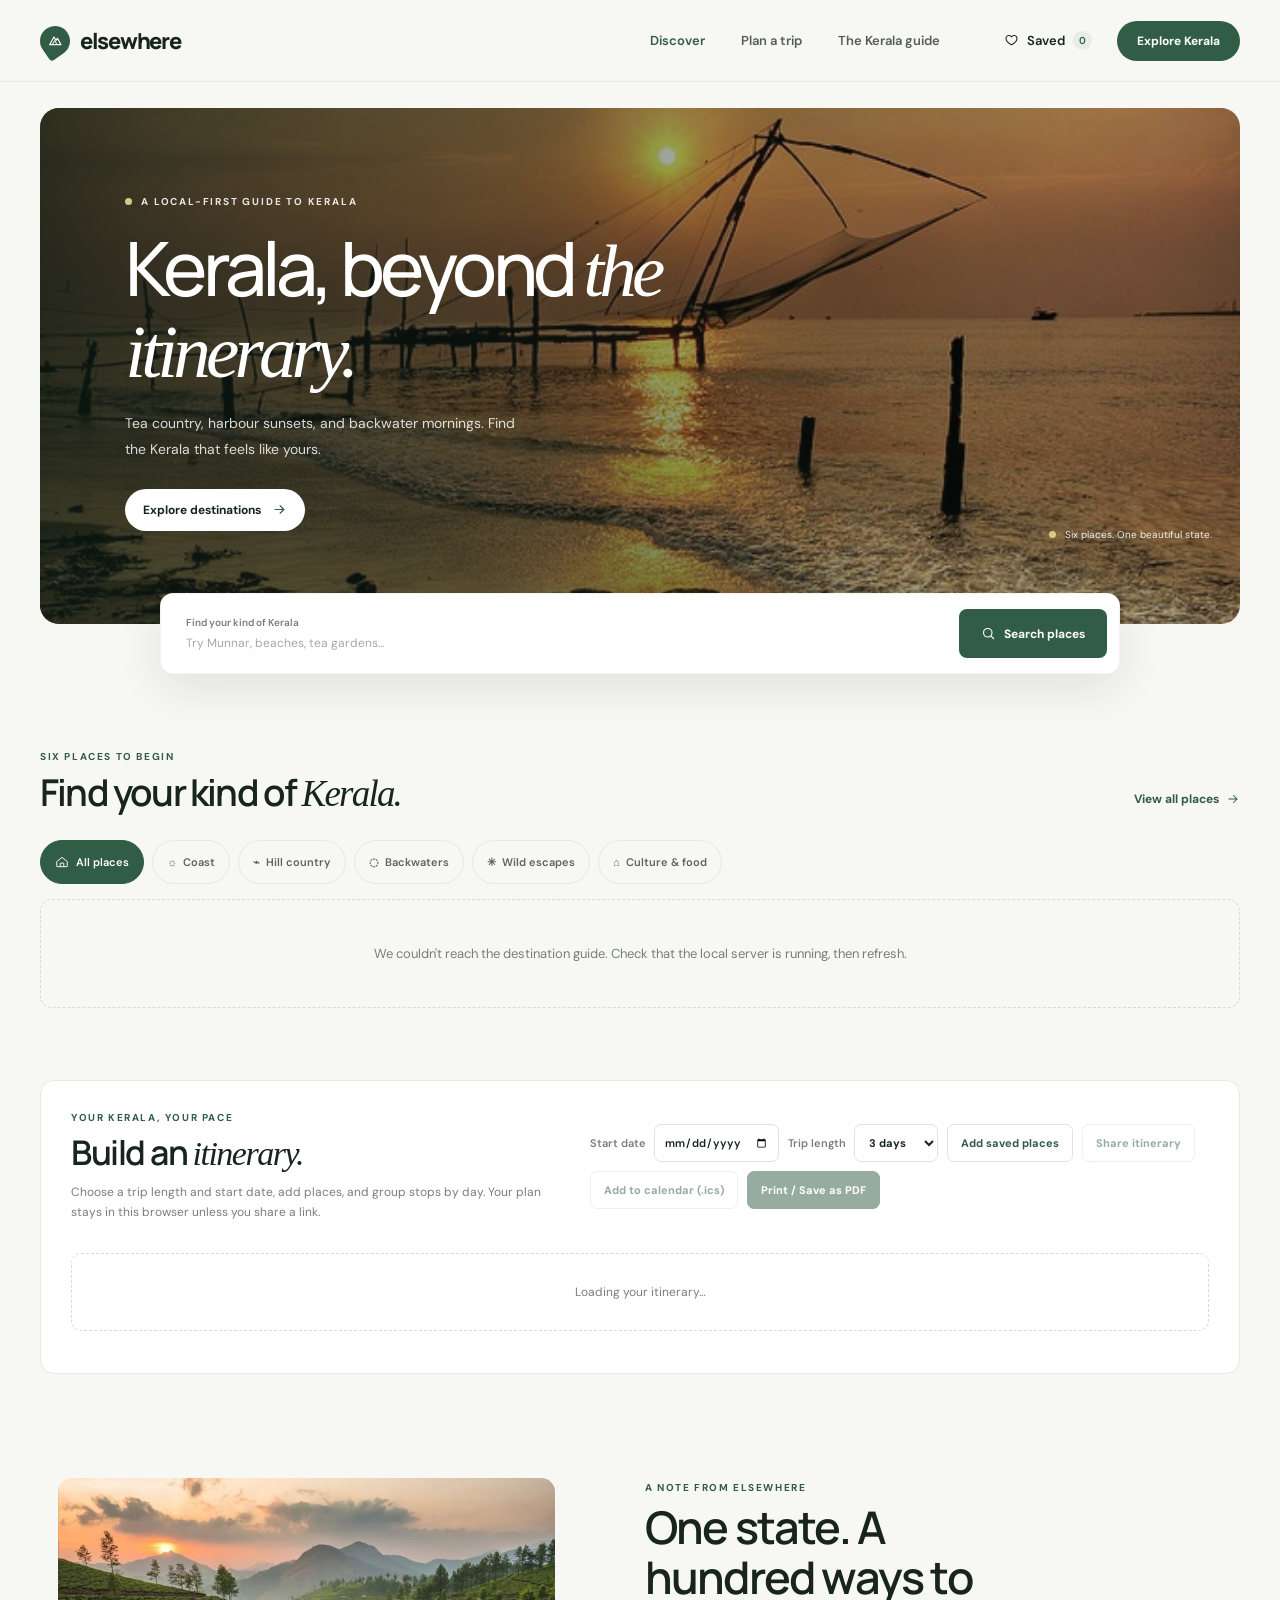
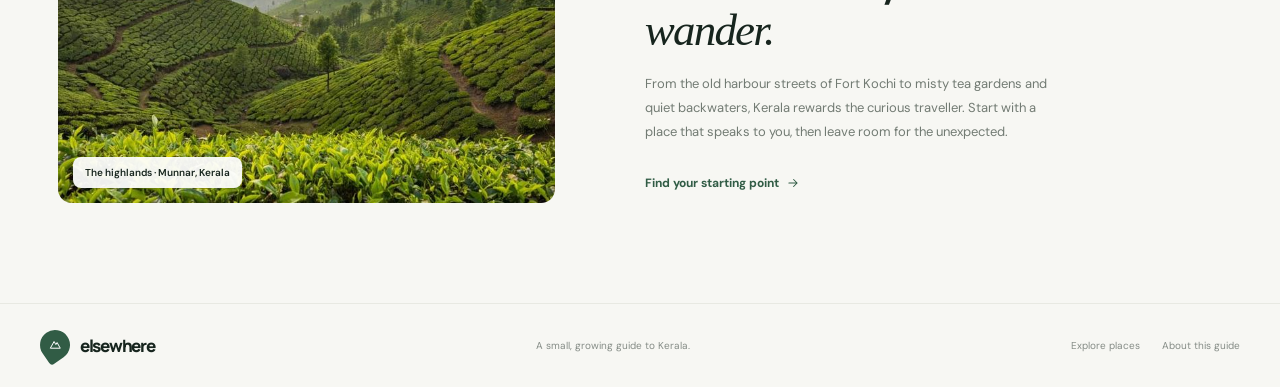
==== index.html @ a1cf3f7a "Prepare Render deployment Co-authored-by: Copilot <223556219+Copilot@users.noreply.github.com>" ====
<!DOCTYPE html>
<html lang="en">
<head>
  <meta charset="UTF-8">
  <meta name="viewport" content="width=device-width, initial-scale=1.0">
  <meta name="theme-color" content="#f7f7f3">
  <meta name="description" content="Discover Kerala with Elsewhere: find local inspiration for Fort Kochi, Munnar, Alappuzha, Wayanad, Thekkady and Kozhikode.">
  <title>Elsewhere — Discover Kerala</title>
  <link rel="preconnect" href="https://fonts.googleapis.com">
  <link rel="preconnect" href="https://fonts.gstatic.com" crossorigin>
  <link href="https://fonts.googleapis.com/css2?family=DM+Sans:wght@400;500;600;700&family=Manrope:wght@400;500;600;700;800&display=swap" rel="stylesheet">
  <style>
    :root {
      color-scheme: light;
      --ink: #17251e;
      --muted: #768078;
      --green: #315c45;
      --green-dark: #244734;
      --paper: #f7f7f3;
      --white: #fff;
      --line: #e8e9e2;
      --serif: Georgia, "Times New Roman", serif;
      --sans: "DM Sans", sans-serif;
      --display: "Manrope", sans-serif;
    }

    * { box-sizing: border-box; }
    html { scroll-behavior: smooth; }
    body { margin: 0; background: var(--paper); color: var(--ink); font-family: var(--sans); -webkit-font-smoothing: antialiased; }
    button, input { font: inherit; }
    button { color: inherit; }
    a { color: inherit; text-decoration: none; }
    :focus-visible { outline: 3px solid #98620b; outline-offset: 3px; }
    .skip-link { position: absolute; z-index: 20; top: 8px; left: 8px; padding: 12px 16px; transform: translateY(-160%); border-radius: 7px; background: #fff; color: var(--ink); font-size: 13px; font-weight: 700; box-shadow: 0 4px 16px #17251e33; }
    .skip-link:focus { transform: translateY(0); }
    .shell { width: min(1320px, calc(100% - 80px)); margin: 0 auto; }

    .topbar { height: 82px; display: flex; align-items: center; border-bottom: 1px solid rgba(23,37,30,.08); }
    .nav { display: flex; align-items: center; justify-content: space-between; gap: 32px; }
    .brand { display: inline-flex; align-items: center; gap: 10px; font: 800 22px var(--display); letter-spacing: -1.3px; }
    .brand-mark { width: 30px; height: 30px; display: grid; place-items: center; color: #fff; background: var(--green); border-radius: 50% 50% 50% 12%; transform: rotate(-35deg); }
    .brand-mark svg { transform: rotate(35deg); }
    .nav-links { display: flex; align-items: center; gap: 36px; margin-left: auto; margin-right: 20px; color: #545e57; font-size: 13px; font-weight: 600; }
    .nav-links a:hover, .nav-links a[aria-current="page"] { color: var(--green); }
    .nav-actions { display: flex; align-items: center; gap: 13px; }
    .saved-link { min-height: 44px; display: inline-flex; gap: 8px; align-items: center; padding: 10px 12px; font-size: 13px; font-weight: 600; }
    .saved-count { min-width: 19px; height: 19px; display: grid; place-items: center; padding: 0 5px; border-radius: 20px; background: #e8ede7; color: var(--green); font-size: 10px; }
    .sign-in { border: 0; border-radius: 99px; background: var(--green); padding: 12px 20px; color: white; font-size: 12px; font-weight: 700; cursor: pointer; transition: background .2s, transform .2s; }
    .sign-in:hover { background: var(--green-dark); transform: translateY(-1px); }
    .menu-toggle { width: 44px; height: 44px; display: none; place-items: center; border: 0; background: transparent; padding: 8px; cursor: pointer; }

    .hero { position: relative; min-height: 516px; display: flex; align-items: center; overflow: hidden; margin-top: 26px; border-radius: 19px; background: #566b5d url("images/kochin.jpg") center 54% / cover; color: #fff; }
    .hero::before { position: absolute; inset: 0; content: ""; background: linear-gradient(90deg, rgba(12,28,20,.74) 0%, rgba(14,30,23,.47) 43%, rgba(14,30,23,.03) 100%), linear-gradient(0deg, rgba(14,30,23,.2), transparent 60%); }
    .hero-content { position: relative; z-index: 1; width: min(660px, 100%); padding: 56px 0 62px 7.1%; }
    .eyebrow { display: flex; align-items: center; gap: 9px; margin-bottom: 21px; color: rgba(255,255,255,.88); font-size: 10px; font-weight: 700; letter-spacing: 1.8px; text-transform: uppercase; }
    .eyebrow-dot { width: 7px; height: 7px; border-radius: 50%; background: #d7c987; }
    .hero h1 { max-width: 590px; margin: 0; font: 500 clamp(44px, 6.2vw, 75px)/1.04 var(--display); letter-spacing: -4.8px; }
    .hero h1 em { font-family: var(--serif); font-weight: 400; }
    .hero-copy { max-width: 400px; margin: 20px 0 27px; color: rgba(255,255,255,.83); font-size: 14px; line-height: 1.8; }
    .hero-cta { display: inline-flex; align-items: center; gap: 11px; border: 0; border-radius: 99px; padding: 13px 18px; background: #fff; color: var(--ink); font-size: 12px; font-weight: 700; cursor: pointer; transition: gap .2s; }
    .hero-cta:hover { gap: 17px; }
    .hero-cta svg { color: var(--green); }
    .hero-note { position: absolute; z-index: 1; right: 28px; bottom: 83px; display: flex; align-items: center; gap: 9px; color: rgba(255,255,255,.9); font-size: 10px; }
    .avatar-stack { display: flex; padding-left: 6px; }
    .avatar-stack img { width: 24px; height: 24px; margin-left: -6px; border: 2px solid rgba(255,255,255,.85); border-radius: 50%; object-fit: cover; }

    .search-wrap { position: relative; z-index: 2; width: min(960px, calc(100% - 48px)); margin: -31px auto 0; }
    .search-panel { display: grid; grid-template-columns: 1fr auto; align-items: center; min-height: 81px; padding: 11px 12px 11px 25px; border: 1px solid rgba(23,37,30,.05); border-radius: 13px; background: #fff; box-shadow: 0 14px 45px rgba(30,45,34,.10); }
    .search-field { min-width: 0; display: flex; flex-direction: column; gap: 6px; padding: 0 17px 0 0; }
    .search-field:first-child { padding-left: 0; }
    .search-label { color: #777f79; font-size: 10px; font-weight: 600; }
    .search-field input { width: 100%; padding: 0; border: 0; outline: none; color: var(--ink); background: transparent; font-size: 12px; font-weight: 600; }
    .search-field input:focus-visible { outline: 3px solid #98620b; outline-offset: 5px; border-radius: 2px; }
    .search-field input::placeholder { color: #a4aaa4; font-weight: 400; }
    .search-button { display: flex; align-items: center; justify-content: center; gap: 8px; min-height: 49px; margin-left: 13px; padding: 0 22px; border: 0; border-radius: 8px; background: var(--green); color: #fff; font-size: 12px; font-weight: 700; cursor: pointer; transition: background .2s; }
    .search-button:hover { background: var(--green-dark); }

    .main-content { padding-top: 76px; }
    .section-heading { display: flex; align-items: end; justify-content: space-between; gap: 24px; margin-bottom: 24px; }
    .kicker { margin: 0 0 8px; color: var(--green); font-size: 10px; font-weight: 700; letter-spacing: 1.6px; text-transform: uppercase; }
    .section-heading h2, .editorial h2 { margin: 0; font: 600 clamp(27px, 3vw, 37px)/1.18 var(--display); letter-spacing: -1.8px; }
    .section-heading h2 em, .editorial h2 em { font-family: var(--serif); font-weight: 400; }
    .view-link { display: inline-flex; align-items: center; gap: 7px; padding: 9px 0; color: var(--green); font-size: 12px; font-weight: 700; white-space: nowrap; }
    .view-link svg { transition: transform .2s; }
    .view-link:hover svg { transform: translateX(4px); }

    .filters { display: flex; align-items: center; gap: 8px; overflow-x: auto; padding: 0 0 15px; scrollbar-width: none; }
    .filters::-webkit-scrollbar { display: none; }
    .filter-chip { min-height: 44px; flex: 0 0 auto; display: inline-flex; align-items: center; gap: 7px; padding: 9px 14px; border: 1px solid #e6e8e1; border-radius: 99px; background: transparent; color: #5d655f; font-size: 11px; font-weight: 600; cursor: pointer; transition: all .18s; }
    .filter-chip:hover { border-color: #bfcbbf; color: var(--green); }
    .filter-chip.active { border-color: var(--green); background: var(--green); color: white; }
    .filter-chip svg { width: 14px; height: 14px; }

    .destination-grid { display: grid; grid-template-columns: repeat(3, minmax(0, 1fr)); gap: 26px 20px; }
    .destination-card { min-width: 0; display: flex; flex-direction: column; border-radius: 12px; transition: transform .2s, box-shadow .2s; }
    .destination-card:hover { transform: translateY(-3px); box-shadow: 0 12px 28px rgba(30,45,34,.09); }
    .destination-card[hidden] { display: none; }
    .card-image-wrap { position: relative; aspect-ratio: 1 / 1.05; overflow: hidden; border-radius: 12px 12px 0 0; background: #e3e5de; }
    .card-image { width: 100%; height: 100%; display: block; object-fit: cover; transition: transform .6s cubic-bezier(.2,.7,.2,1); }
    .destination-card:hover .card-image { transform: scale(1.045); }
    .card-tag { position: absolute; top: 13px; left: 13px; padding: 7px 10px; border-radius: 99px; background: rgba(255,255,255,.93); color: #46564a; font-size: 9px; font-weight: 700; letter-spacing: .25px; }
    .save-button { position: absolute; top: 11px; right: 11px; width: 44px; height: 44px; display: grid; place-items: center; border: 0; border-radius: 50%; background: rgba(255,255,255,.94); color: #39443d; cursor: pointer; transition: color .2s, transform .2s; }
    .save-button:hover { transform: scale(1.07); }
    .save-button.saved { color: #b65349; }
    .save-button.saved svg { fill: currentColor; }
    .card-info { flex: 1; display: flex; flex-direction: column; padding: 15px 15px 12px; border: 1px solid var(--line); border-top: 0; border-radius: 0 0 12px 12px; background: #fff; }
    .card-location-line { display: flex; align-items: center; justify-content: space-between; gap: 10px; }
    .card-location { margin: 0; font: 700 14px var(--display); letter-spacing: -.3px; }
    .card-rating { display: flex; align-items: center; gap: 4px; font-size: 10px; font-weight: 700; }
    .card-rating svg { color: #c89d4c; }
    .card-description { min-height: 34px; margin: 7px 0 10px; color: #69746c; font-size: 11px; line-height: 1.55; }
    .card-meta { display: flex; align-items: center; justify-content: space-between; color: #59635c; font-size: 10px; }
    .card-price strong { color: var(--ink); font-size: 12px; }
    .card-price span { color: #8b928c; }
    .card-actions { display: flex; flex-direction: column; align-items: stretch; gap: 4px; margin-top: auto; padding-top: 9px; border-top: 1px solid var(--line); }
    .card-category { color: #768078; font-size: 10px; }
    .explore-button { min-height: 44px; display: inline-flex; align-items: center; gap: 6px; padding: 4px 0; border: 0; background: transparent; color: var(--green); font-size: 11px; font-weight: 700; cursor: pointer; }
    .explore-button:hover { color: var(--green-dark); }
    .card-action-links { display: flex; align-items: center; justify-content: space-between; flex-wrap: wrap; gap: 2px 8px; }
    .card-placeholder { width: 100%; height: 100%; display: flex; flex-direction: column; align-items: center; justify-content: center; gap: 11px; background: linear-gradient(145deg, #e5e8df, #d1dbd0); color: #506553; }
    .card-placeholder span { font-size: 10px; font-weight: 700; letter-spacing: 1px; text-transform: uppercase; }
    .empty-state { display: block; grid-column: 1 / -1; padding: 45px 20px; border: 1px dashed #d7dcd3; border-radius: 12px; text-align: center; color: var(--muted); font-size: 13px; }
    .trip-planner { margin-top: 72px; padding: 30px; border: 1px solid var(--line); border-radius: 14px; background: #fff; }
    .trip-planner .section-heading { align-items: center; margin-bottom: 18px; }
    .trip-planner h2 { margin: 0; font: 600 clamp(25px, 3vw, 34px)/1.18 var(--display); letter-spacing: -1.5px; }
    .trip-planner h2 em { font-family: var(--serif); font-weight: 400; }
    .trip-intro { margin: 8px 0 0; color: var(--muted); font-size: 12px; line-height: 1.7; }
    .trip-actions { display: flex; flex-wrap: wrap; gap: 9px; }
    .trip-duration { display: flex; align-items: center; gap: 8px; color: var(--muted); font-size: 11px; font-weight: 600; }
    .trip-duration select { min-height: 38px; padding: 0 10px; border: 1px solid #dfe4dc; border-radius: 7px; background: #fff; color: var(--ink); font: 700 11px var(--sans); }
    .trip-start-date { display: flex; align-items: center; gap: 8px; color: var(--muted); font-size: 11px; font-weight: 600; }
    .trip-start-date input { min-height: 38px; max-width: 145px; padding: 0 9px; border: 1px solid #dfe4dc; border-radius: 7px; background: #fff; color: var(--ink); font: 600 11px var(--sans); }
    .trip-calendar-hint { flex-basis: 100%; margin: 0; color: var(--muted); font-size: 10px; }
    .trip-action, .trip-day-select, .trip-remove { border: 1px solid #dfe4dc; border-radius: 7px; background: #fff; color: var(--green); font-size: 11px; font-weight: 700; }
    .trip-action { min-height: 38px; padding: 0 13px; cursor: pointer; }
    .trip-action.primary { border-color: var(--green); background: var(--green); color: #fff; }
    .trip-action:hover:not(:disabled) { border-color: var(--green-dark); }
    .trip-action:disabled { cursor: not-allowed; opacity: .5; }
    .trip-list { display: grid; gap: 12px; }
    .trip-empty { padding: 28px 18px; border: 1px dashed #d7dcd3; border-radius: 10px; color: var(--muted); text-align: center; font-size: 12px; line-height: 1.7; }
    .trip-day { display: grid; gap: 8px; }
    .trip-day h3 { display: flex; align-items: center; gap: 10px; margin: 9px 0 2px; color: var(--green); font: 700 12px var(--display); }
    .trip-day h3::after { height: 1px; flex: 1; content: ""; background: var(--line); }
    .trip-day-empty { margin: 0; padding: 10px 13px; border: 1px dashed #d7dcd3; border-radius: 8px; color: var(--muted); font-size: 11px; }
    .trip-item { display: flex; align-items: center; justify-content: space-between; gap: 14px; padding: 12px 14px; border: 1px solid var(--line); border-radius: 9px; }
    .trip-item-name { min-width: 0; flex: 1; }
    .trip-item-name strong { display: block; font: 700 12px var(--display); }
    .trip-item-name span { display: block; margin-top: 3px; color: var(--muted); font-size: 10px; }
    .trip-note-input { width: 100%; min-height: 54px; margin-top: 9px; padding: 8px 10px; resize: vertical; border: 1px solid #dfe4dc; border-radius: 7px; color: var(--ink); font: 11px/1.5 var(--sans); }
    .trip-note { display: none; }
    .trip-item-controls { display: flex; align-items: center; gap: 8px; }
    .trip-day-select { min-height: 34px; padding: 0 8px; color: var(--ink); font-weight: 500; }
    .trip-reorder { display: flex; gap: 4px; }
    .trip-reorder button { width: 36px; height: 36px; border: 1px solid #dfe4dc; border-radius: 7px; background: #fff; color: var(--green); font-size: 17px; line-height: 1; cursor: pointer; }
    .trip-reorder button:disabled { cursor: not-allowed; opacity: .4; }
    .trip-remove { min-height: 34px; padding: 0 10px; color: #8d4d43; cursor: pointer; }
    .trip-print-note { display: none; }
    .place-dialog { width: min(720px, calc(100% - 32px)); max-height: min(88vh, 850px); overflow: auto; padding: 0; border: 0; border-radius: 16px; background: var(--paper); color: var(--ink); box-shadow: 0 24px 80px #101b1466; }
    .place-dialog::backdrop { background: rgba(15, 27, 20, .58); backdrop-filter: blur(3px); }
    .dialog-hero { position: relative; height: clamp(180px, 30vh, 270px); overflow: hidden; background: #647663; }
    .dialog-hero img { width: 100%; height: 100%; display: block; object-fit: cover; }
    .dialog-hero::after { position: absolute; inset: 35% 0 0; content: ""; background: linear-gradient(transparent, rgba(14, 25, 18, .42)); pointer-events: none; }
    .dialog-close { position: absolute; z-index: 1; top: 14px; right: 14px; width: 44px; height: 44px; display: grid; place-items: center; border: 1px solid rgba(255,255,255,.65); border-radius: 50%; background: rgba(255,255,255,.94); font-size: 21px; cursor: pointer; }
    .dialog-content { padding: 30px; }
    .dialog-topline { display: flex; align-items: center; justify-content: space-between; gap: 20px; }
    .dialog-tag { color: var(--green); font-size: 10px; font-weight: 700; letter-spacing: 1.5px; text-transform: uppercase; }
    .place-dialog h2 { margin: 13px 0 10px; font: 700 clamp(27px, 4vw, 36px)/1.14 var(--display); letter-spacing: -1.5px; }
    .dialog-summary { max-width: 600px; margin: 0 0 23px; color: #657168; font-size: 13px; line-height: 1.8; }
    .dialog-section { margin-top: 23px; }
    .dialog-section h3, .dialog-content > h3 { margin: 0 0 9px; font: 700 15px var(--display); letter-spacing: -.25px; }
    .dialog-section > p { margin: 0 0 12px; color: #768078; font-size: 11px; line-height: 1.7; }
    .dialog-item-grid { display: grid; grid-template-columns: repeat(2, minmax(0, 1fr)); gap: 9px; }
    .dialog-item { padding: 13px 14px; border: 1px solid var(--line); border-radius: 9px; background: white; color: #59645c; font-size: 11px; line-height: 1.7; }
    .dialog-facts { margin-top: 20px; padding: 15px 17px; border-radius: 9px; background: #e9ede7; }
    .dialog-facts strong { font-size: 11px; }
    .dialog-facts p { margin: 5px 0 0; color: #657168; font-size: 12px; line-height: 1.7; }
    .dialog-highlights { display: grid; gap: 9px; margin: 0; padding: 0; list-style: none; }
    .dialog-highlights li { display: flex; gap: 9px; align-items: flex-start; color: #58645a; font-size: 12px; line-height: 1.6; }
    .dialog-highlights li::before { content: "↗"; color: var(--green); font-weight: 700; }
    .dialog-sources { display: flex; flex-wrap: wrap; gap: 8px 16px; margin-top: 17px; padding-top: 14px; border-top: 1px solid var(--line); }
    .dialog-sources a { color: var(--green); font-size: 10px; font-weight: 600; text-decoration: underline; text-decoration-color: #aab7ab; text-underline-offset: 3px; }
    .dialog-sources a:hover { text-decoration-color: currentColor; }

    .editorial { display: grid; grid-template-columns: 1fr 1fr; align-items: center; gap: clamp(32px, 7vw, 100px); margin: 104px 0 100px; padding: 0 4.5%; }
    .editorial-image { position: relative; min-height: 325px; overflow: hidden; border-radius: 14px; background: #8d9a85 url("images/munnar.jpg") center / cover; }
    .image-caption { position: absolute; left: 15px; bottom: 15px; padding: 9px 12px; border-radius: 8px; background: rgba(255,255,255,.93); font-size: 10px; font-weight: 600; }
    .editorial-copy { max-width: 410px; }
    .editorial h2 { max-width: 420px; font-size: clamp(31px, 3.8vw, 45px); line-height: 1.12; }
    .editorial-copy > p:not(.kicker) { margin: 17px 0 22px; color: #727b73; font-size: 13px; line-height: 1.85; }
    .editorial-stats { display: flex; gap: 35px; padding-top: 19px; border-top: 1px solid var(--line); }
    .stat strong { display: block; font: 700 19px var(--display); letter-spacing: -.7px; }
    .stat span { display: block; margin-top: 4px; color: #7b837d; font-size: 10px; }

    footer { border-top: 1px solid var(--line); }
    .footer-inner { min-height: 83px; display: flex; align-items: center; justify-content: space-between; gap: 18px; color: #858c86; font-size: 10px; }
    .footer-inner .brand { color: var(--ink); font-size: 17px; }
    .footer-links { display: flex; gap: 22px; }
    .footer-links a:hover { color: var(--green); }
    .toast { position: fixed; z-index: 10; right: 24px; bottom: 24px; max-width: calc(100vw - 48px); padding: 13px 18px; border-radius: 9px; background: #203b2b; color: white; box-shadow: 0 8px 30px #17251e33; font-size: 12px; opacity: 0; transform: translateY(10px); pointer-events: none; transition: opacity .2s, transform .2s; }
    .toast.show { opacity: 1; transform: translateY(0); }

    @media (max-width: 900px) {
      .shell { width: min(100% - 48px, 720px); }
      .nav-links { gap: 20px; margin-right: 3px; }
      .hero { min-height: 460px; }
      .destination-grid { grid-template-columns: repeat(2, minmax(0, 1fr)); gap: 24px 16px; }
      .card-image-wrap { aspect-ratio: 1 / 1; }
      .editorial { gap: 32px; margin: 82px 0; padding: 0; }
      .editorial-image { min-height: 285px; }
      .search-panel { grid-template-columns: 1fr auto; }
      .search-button { padding: 0 18px; }
      .trip-planner { padding: 24px; }
    }
    @media (max-width: 640px) {
      .shell { width: calc(100% - 36px); }
      .topbar { height: 68px; }
      .brand { font-size: 20px; }
      .brand-mark { width: 27px; height: 27px; }
      .nav { gap: 10px; }
      .nav-actions { margin-left: auto; gap: 4px; }
      .saved-link { gap: 5px; padding: 8px 6px; font-size: 11px; }
      .sign-in { padding: 10px 13px; font-size: 11px; }
      .nav-actions .sign-in { display: none; }
      .nav-links { position: absolute; z-index: 5; top: 60px; right: 18px; left: 18px; display: none; align-items: stretch; flex-direction: column; gap: 0; margin: 0; padding: 8px 17px; border: 1px solid var(--line); border-radius: 12px; background: white; box-shadow: 0 12px 26px #17251e14; }
      .nav-links.open { display: flex; }
      .nav-links a { padding: 13px 0; border-bottom: 1px solid #f0f1ec; }
      .nav-links a:last-child { border: 0; }
      .menu-toggle { display: grid; }
      .hero { min-height: 470px; margin-top: 15px; border-radius: 14px; background-position: 58% center; }
      .hero::before { background: linear-gradient(90deg, rgba(12,28,20,.71), rgba(14,30,23,.19)), linear-gradient(0deg, rgba(14,30,23,.32), transparent 75%); }
      .hero-content { padding: 40px 25px; }
      .hero h1 { max-width: 430px; font-size: clamp(48px, 12vw, 65px); letter-spacing: -3.8px; }
      .hero-copy { max-width: 330px; font-size: 13px; }
      .hero-note { right: 14px; bottom: 75px; font-size: 9px; }
      .search-wrap { width: calc(100% - 56px); margin-top: -24px; }
      .search-panel { grid-template-columns: 1fr auto; gap: 4px; padding: 10px; }
      .search-field { padding: 8px; }
      .search-field:first-child { padding-left: 8px; }
      .search-button { min-height: 43px; margin: 0; padding: 0 12px; font-size: 10px; }
      .main-content { padding-top: 58px; }
      .section-heading { align-items: end; gap: 12px; margin-bottom: 19px; }
      .section-heading h2 { font-size: 29px; letter-spacing: -1.4px; }
      .view-link { gap: 4px; font-size: 10px; }
      .filters { margin-right: -18px; }
      .destination-grid { gap: 22px 12px; }
      .destination-card { border-radius: 9px; }
      .card-image-wrap { aspect-ratio: 1 / 1; border-radius: 9px 9px 0 0; }
      .card-tag { top: 8px; left: 8px; padding: 6px 8px; font-size: 8px; }
      .save-button { top: 7px; right: 7px; width: 44px; height: 44px; }
      .card-info { padding: 11px 10px 9px; border-radius: 0 0 9px 9px; }
      .card-location { font-size: 12px; }
      .card-rating { gap: 3px; font-size: 9px; }
      .card-description { min-height: 45px; font-size: 10px; line-height: 1.45; }
      .card-meta { font-size: 9px; }
      .card-price strong { font-size: 11px; }
      .editorial { grid-template-columns: 1fr; gap: 25px; margin: 72px 0; }
      .editorial-image { min-height: 260px; }
      .editorial-copy { padding: 0 2px; }
      .trip-planner { margin-top: 54px; padding: 20px 16px; }
      .trip-planner .section-heading { align-items: flex-start; flex-direction: column; }
      .trip-actions { width: 100%; }
      .trip-duration { flex: 1; justify-content: space-between; }
      .trip-duration select { flex: 1; }
      .trip-list { grid-template-columns: minmax(0, 1fr); }
      .trip-day, .trip-item, .trip-item-controls, .trip-day-select { min-width: 0; }
      .trip-item { align-items: flex-start; flex-direction: column; gap: 10px; }
      .trip-item-controls { width: 100%; }
      .trip-day-select { flex: 1; }
      .dialog-content { padding: 22px; }
      .dialog-item-grid { grid-template-columns: 1fr; }
      .footer-inner { min-height: 100px; flex-wrap: wrap; justify-content: space-between; padding: 20px 0; }
      .footer-inner > span { order: 3; width: 100%; }
      .footer-links { gap: 13px; font-size: 9px; }
    }
    @media (prefers-reduced-motion: reduce) {
      *, *::before, *::after { scroll-behavior: auto !important; transition-duration: .01ms !important; animation-duration: .01ms !important; }
    }
    @page { margin: 16mm; }
    @media print {
      body { background: #fff; color: #17251e; font-family: Arial, sans-serif; }
      .topbar, .hero, .search-wrap, #destinations, #editorial, footer, .place-dialog, .toast, .skip-link { display: none !important; }
      .trip-planner { display: block; width: 100%; max-width: none; margin: 0; padding: 0; border: 0; border-radius: 0; background: #fff; }
      .trip-planner .section-heading { display: block; margin: 0 0 22px; }
      .trip-planner .kicker { margin-bottom: 6px; }
      .trip-planner h2 { font-size: 26pt; }
      .trip-intro { margin-top: 8px; color: #445148; font-size: 10pt; }
      .trip-print-note { display: block; margin: 12px 0 0; color: #59645c; font-size: 9pt; line-height: 1.5; }
      .trip-actions, .trip-item-controls, .trip-reorder { display: none !important; }
      .trip-list { gap: 14px; }
      .trip-day { gap: 6px; }
      .trip-day h3 { margin: 10px 0 3px; color: #244734; font-size: 12pt; break-after: avoid; page-break-after: avoid; }
      .trip-item { padding: 10px 12px; border-color: #cfd6ce; border-radius: 5px; break-inside: avoid; page-break-inside: avoid; }
      .trip-item-name strong { font-size: 10pt; }
      .trip-item-name span { color: #445148; font-size: 9pt; }
      .trip-note-input { display: none; }
      .trip-note:not([hidden]) { display: block; margin: 7px 0 0; color: #445148; font-size: 9pt; line-height: 1.5; white-space: pre-wrap; }
      .trip-empty { border-color: #cfd6ce; color: #445148; }
      a { color: inherit; text-decoration: none; }
    }
  </style>
</head>
<body>
  <a class="skip-link" href="#main-content">Skip to content</a>
  <header class="topbar">
    <nav class="nav shell" aria-label="Main navigation">
      <a class="brand" href="#" aria-label="Elsewhere home">
        <span class="brand-mark" aria-hidden="true">
          <svg width="16" height="16" viewBox="0 0 24 24" fill="none"><path d="M4 17.5 10.4 6l3.1 5.3 2.1-3.5L21 17.5H4Z" stroke="currentColor" stroke-width="1.7" stroke-linejoin="round"/><path d="m8.1 17.5 3.4-6.1 3.6 6.1" stroke="currentColor" stroke-width="1.5" stroke-linejoin="round"/></svg>
        </span>
        elsewhere
      </a>
      <div class="nav-links" id="nav-links">
        <a href="#destinations" aria-current="page">Discover</a>
        <a href="#trip-planner">Plan a trip</a>
        <a href="#editorial">The Kerala guide</a>
      </div>
      <div class="nav-actions">
        <a class="saved-link" id="saved-link" href="#destinations" aria-label="Saved destinations">
          <svg width="15" height="15" viewBox="0 0 24 24" fill="none" aria-hidden="true"><path d="M20.8 8.7c0 5.2-8.8 10.1-8.8 10.1S3.2 13.9 3.2 8.7A4.7 4.7 0 0 1 12 6.4a4.7 4.7 0 0 1 8.8 2.3Z" stroke="currentColor" stroke-width="1.7" stroke-linejoin="round"/></svg>
          Saved <span class="saved-count" id="saved-count">0</span>
        </a>
        <a class="sign-in" href="#destinations">Explore Kerala</a>
        <button class="menu-toggle" id="menu-toggle" type="button" aria-label="Open navigation menu" aria-expanded="false" aria-controls="nav-links">
          <svg width="21" height="21" viewBox="0 0 24 24" fill="none" aria-hidden="true"><path d="M4 7h16M4 12h16M4 17h16" stroke="currentColor" stroke-width="1.7" stroke-linecap="round"/></svg>
        </button>
      </div>
    </nav>
  </header>

  <main id="main-content" tabindex="-1">
    <section class="hero shell" aria-labelledby="hero-title">
      <div class="hero-content">
        <div class="eyebrow"><span class="eyebrow-dot"></span> A local-first guide to Kerala</div>
        <h1 id="hero-title">Kerala, beyond <em>the itinerary.</em></h1>
        <p class="hero-copy">Tea country, harbour sunsets, and backwater mornings. Find the Kerala that feels like yours.</p>
        <a class="hero-cta" href="#destinations">Explore destinations
          <svg width="15" height="15" viewBox="0 0 24 24" fill="none" aria-hidden="true"><path d="M5 12h14m-6-6 6 6-6 6" stroke="currentColor" stroke-width="1.8" stroke-linecap="round" stroke-linejoin="round"/></svg>
        </a>
      </div>
      <div class="hero-note">
        <span class="eyebrow-dot" aria-hidden="true"></span>
        <span>Six places. One beautiful state.</span>
      </div>
    </section>

    <div class="search-wrap">
      <form class="search-panel" id="search-form" role="search">
        <label class="search-field">
          <span class="search-label">Find your kind of Kerala</span>
          <input id="search-destination" type="search" placeholder="Try Munnar, beaches, tea gardens…" aria-label="Search Kerala destinations and experiences">
        </label>
        <button class="search-button" type="submit">
          <svg width="15" height="15" viewBox="0 0 24 24" fill="none" aria-hidden="true"><circle cx="10.8" cy="10.8" r="6.8" stroke="currentColor" stroke-width="1.8"/><path d="m16 16 4.4 4.4" stroke="currentColor" stroke-width="1.8" stroke-linecap="round"/></svg>
          Search places
        </button>
      </form>
    </div>

    <section class="main-content shell" id="destinations" tabindex="-1" aria-labelledby="destinations-heading">
      <div class="section-heading">
        <div>
          <p class="kicker">Six places to begin</p>
          <h2 id="destinations-heading">Find your kind of <em>Kerala.</em></h2>
        </div>
        <a class="view-link" href="#destinations" id="view-all">View all places
          <svg width="14" height="14" viewBox="0 0 24 24" fill="none" aria-hidden="true"><path d="M5 12h14m-6-6 6 6-6 6" stroke="currentColor" stroke-width="1.8" stroke-linecap="round" stroke-linejoin="round"/></svg>
        </a>
      </div>
      <div class="filters" role="group" aria-label="Filter destinations by experience">
        <button class="filter-chip active" type="button" data-filter="all" aria-pressed="true">
          <svg viewBox="0 0 24 24" fill="none" aria-hidden="true"><path d="M3 11.3 12 4l9 7.3v8.2a.5.5 0 0 1-.5.5h-17a.5.5 0 0 1-.5-.5v-8.2Z" stroke="currentColor" stroke-width="1.6" stroke-linejoin="round"/><path d="M9 20v-6h6v6" stroke="currentColor" stroke-width="1.6"/></svg> All places
        </button>
        <button class="filter-chip" type="button" data-filter="coast" aria-pressed="false">☼ &nbsp;Coast</button>
        <button class="filter-chip" type="button" data-filter="hills" aria-pressed="false">⌁ &nbsp;Hill country</button>
        <button class="filter-chip" type="button" data-filter="backwaters" aria-pressed="false">◌ &nbsp;Backwaters</button>
        <button class="filter-chip" type="button" data-filter="wildlife" aria-pressed="false">✳ &nbsp;Wild escapes</button>
        <button class="filter-chip" type="button" data-filter="culture" aria-pressed="false">⌂ &nbsp;Culture &amp; food</button>
      </div>

      <div class="destination-grid" id="destination-grid">
        <div class="empty-state" id="empty-state" role="status" aria-live="polite">Loading Kerala destinations…</div>
      </div>
    </section>

    <section class="trip-planner shell" id="trip-planner" tabindex="-1" aria-labelledby="trip-heading">
      <div class="section-heading">
        <div>
          <p class="kicker">Your Kerala, your pace</p>
          <h2 id="trip-heading">Build an <em>itinerary.</em></h2>
          <p class="trip-intro">Choose a trip length and start date, add places, and group stops by day. Your plan stays in this browser unless you share a link.</p>
          <p class="trip-print-note">A personal travel outline. Confirm current transport, opening hours and local guidance before you travel.</p>
        </div>
        <div class="trip-actions">
          <label class="trip-start-date" for="trip-start-date">
            Start date
            <input id="trip-start-date" type="date" aria-label="Trip start date">
          </label>
          <label class="trip-duration" for="trip-length">
            Trip length
            <select id="trip-length" aria-label="Trip length in days"></select>
          </label>
          <button class="trip-action" id="add-saved-to-trip" type="button">Add saved places</button>
          <button class="trip-action" id="share-itinerary" type="button" disabled>Share itinerary</button>
          <button class="trip-action" id="download-calendar" type="button" disabled aria-describedby="trip-calendar-hint">Add to calendar (.ics)</button>
          <button class="trip-action primary" id="print-itinerary" type="button" disabled>Print / Save as PDF</button>
          <p class="trip-calendar-hint" id="trip-calendar-hint" aria-live="polite" hidden>Set a start date to download calendar events.</p>
        </div>
      </div>
      <div class="trip-list" id="trip-list" aria-live="polite">
        <p class="trip-empty">Loading your itinerary…</p>
      </div>
    </section>

    <section class="editorial shell" id="editorial" tabindex="-1" aria-labelledby="editorial-title">
      <div class="editorial-image" role="img" aria-label="Tea plantations and green hills near Munnar, Kerala">
        <span class="image-caption">The highlands · Munnar, Kerala</span>
      </div>
      <div class="editorial-copy">
        <p class="kicker">A note from elsewhere</p>
        <h2 id="editorial-title">One state. A hundred ways to <em>wander.</em></h2>
        <p>From the old harbour streets of Fort Kochi to misty tea gardens and quiet backwaters, Kerala rewards the curious traveller. Start with a place that speaks to you, then leave room for the unexpected.</p>
        <a class="view-link" href="#destinations">Find your starting point
          <svg width="14" height="14" viewBox="0 0 24 24" fill="none" aria-hidden="true"><path d="M5 12h14m-6-6 6 6-6 6" stroke="currentColor" stroke-width="1.8" stroke-linecap="round" stroke-linejoin="round"/></svg>
        </a>
      </div>
    </section>
  </main>

  <footer>
    <div class="footer-inner shell">
      <a class="brand" href="#" aria-label="Elsewhere home">
        <span class="brand-mark" aria-hidden="true"><svg width="14" height="14" viewBox="0 0 24 24" fill="none"><path d="M4 17.5 10.4 6l3.1 5.3 2.1-3.5L21 17.5H4Z" stroke="currentColor" stroke-width="1.7" stroke-linejoin="round"/></svg></span> elsewhere
      </a>
      <span>A small, growing guide to Kerala.</span>
      <div class="footer-links"><a href="#destinations">Explore places</a><a href="#editorial">About this guide</a></div>
    </div>
  </footer>
  <dialog class="place-dialog" id="place-dialog" aria-labelledby="dialog-title">
    <div class="dialog-hero">
      <img id="dialog-image" src="" alt="">
      <button class="dialog-close" id="dialog-close" type="button" aria-label="Close destination details">×</button>
    </div>
    <div class="dialog-content">
      <div class="dialog-topline">
        <span class="dialog-tag" id="dialog-tag"></span>
        <span class="card-category" id="dialog-region"></span>
      </div>
      <h2 id="dialog-title"></h2>
      <p class="dialog-summary" id="dialog-summary"></p>
      <div id="guide-sections"></div>
      <div class="dialog-facts">
        <strong>Before you go</strong>
        <p id="dialog-best-time"></p>
      </div>
      <section class="dialog-section" id="highlight-section">
        <h3>A few ideas for your visit</h3>
        <ul class="dialog-highlights" id="dialog-highlights"></ul>
      </section>
      <p class="dialog-facts" id="dialog-local-tip" hidden></p>
      <nav class="dialog-sources" id="dialog-sources" aria-label="Official destination information"></nav>
    </div>
  </dialog>
  <div class="toast" id="toast" role="status" aria-live="polite"></div>

  <script>
    (() => {
      const chips = [...document.querySelectorAll(".filter-chip")];
      const searchForm = document.getElementById("search-form");
      const searchInput = document.getElementById("search-destination");
      const grid = document.getElementById("destination-grid");
      const emptyState = document.getElementById("empty-state");
      const savedCount = document.getElementById("saved-count");
      const tripList = document.getElementById("trip-list");
      const addSavedToTrip = document.getElementById("add-saved-to-trip");
      const shareItinerary = document.getElementById("share-itinerary");
      const downloadCalendar = document.getElementById("download-calendar");
      const calendarHint = document.getElementById("trip-calendar-hint");
      const printItinerary = document.getElementById("print-itinerary");
      const tripLengthSelect = document.getElementById("trip-length");
      const tripStartDateInput = document.getElementById("trip-start-date");
      const toast = document.getElementById("toast");
      const savedKey = "elsewhere-saved-destinations";
      const tripKey = "elsewhere-kerala-itinerary";
      const tripLengthKey = "elsewhere-kerala-trip-length";
      const tripStartDateKey = "elsewhere-kerala-trip-start-date";
      const initialUrl = new URL(window.location.href);
      const sharedTripValue = initialUrl.searchParams.get("trip");
      let sharedTripHandled = !initialUrl.searchParams.has("trip");
      let sharedTripUrlValue = sharedTripValue;
      let saved;
      try {
        const stored = JSON.parse(localStorage.getItem(savedKey) || "[]");
        saved = new Set(Array.isArray(stored) ? stored.filter((id) => typeof id === "string") : []);
      } catch (error) {
        console.error("Could not restore saved destinations from this browser:", error);
        saved = new Set();
      }
      let tripPlan;
      try {
        const storedPlan = JSON.parse(localStorage.getItem(tripKey) || "[]");
        tripPlan = Array.isArray(storedPlan)
          ? storedPlan.filter((item, index, items) =>
            item &&
            typeof item.slug === "string" &&
            Number.isInteger(item.day) &&
            item.day >= 1 &&
            item.day <= 14 &&
            items.findIndex((candidate) => candidate && candidate.slug === item.slug) === index
          )
          : [];
      } catch (error) {
        console.error("Could not restore the itinerary from this browser:", error);
        tripPlan = [];
      }
      let storedTripLength;
      try {
        storedTripLength = Number(localStorage.getItem(tripLengthKey));
      } catch (error) {
        console.error("Could not restore the trip length from this browser:", error);
        storedTripLength = Number.NaN;
      }
      const tripLength = { value: Number.isInteger(storedTripLength) && storedTripLength >= 1 && storedTripLength <= 14
        ? storedTripLength
        : Math.max(3, ...tripPlan.map((item) => item.day)) };
      let tripStartDate = "";
      try {
        const storedStartDate = localStorage.getItem(tripStartDateKey) || "";
        if (isValidDateString(storedStartDate)) tripStartDate = storedStartDate;
      } catch (error) {
        console.error("Could not restore the trip start date from this browser:", error);
      }
      tripStartDateInput.value = tripStartDate;
      tripPlan.forEach((item) => {
        item.day = Math.min(item.day, tripLength.value);
      });
      for (let day = 1; day <= 14; day += 1) {
        const option = document.createElement("option");
        option.value = day;
        option.textContent = `${day} ${day === 1 ? "day" : "days"}`;
        option.selected = day === tripLength.value;
        tripLengthSelect.append(option);
      }
      let activeFilter = "all";
      let savedOnly = false;
      let toastTimer;
      let requestController;
      const destinationCatalog = new Map();

      function isValidDateString(value) {
        if (typeof value !== "string" || !/^\d{4}-\d{2}-\d{2}$/.test(value)) return false;
        const [year, month, day] = value.split("-").map(Number);
        const date = new Date(Date.UTC(year, month - 1, day));
        return date.getUTCFullYear() === year &&
          date.getUTCMonth() === month - 1 &&
          date.getUTCDate() === day;
      }

      function getTripDate(day) {
        if (!tripStartDate) return "";
        const [year, month, date] = tripStartDate.split("-").map(Number);
        const tripDate = new Date(Date.UTC(year, month - 1, date + day - 1));
        return new Intl.DateTimeFormat(undefined, {
          weekday: "long",
          month: "long",
          day: "numeric",
          year: "numeric",
          timeZone: "UTC",
        }).format(tripDate);
      }

      function getTripDateValue(day) {
        const [year, month, date] = tripStartDate.split("-").map(Number);
        return new Date(Date.UTC(year, month - 1, date + day - 1)).toISOString().slice(0, 10);
      }

      function escapeCalendarText(value) {
        return value
          .replace(/\\/g, "\\\\")
          .replace(/\r?\n/g, "\\n")
          .replace(/,/g, "\\,")
          .replace(/;/g, "\\;");
      }

      function foldCalendarLine(line) {
        let folded = "";
        let byteLength = 0;
        for (const character of line) {
          const codePoint = character.codePointAt(0);
          const characterBytes = codePoint <= 0x7f ? 1 : codePoint <= 0x7ff ? 2 : codePoint <= 0xffff ? 3 : 4;
          if (byteLength + characterBytes > 75) {
            folded += "\r\n ";
            byteLength = 1;
          }
          folded += character;
          byteLength += characterBytes;
        }
        return folded;
      }

      function persistTripPlan() {
        try {
          localStorage.setItem(tripKey, JSON.stringify(tripPlan));
          return true;
        } catch (error) {
          console.error("Could not save the itinerary in this browser:", error);
          showToast("Your browser couldn't save the itinerary. Check its storage settings.");
          return false;
        }
      }

      function persistTripLength() {
        try {
          localStorage.setItem(tripLengthKey, String(tripLength.value));
          return true;
        } catch (error) {
          console.error("Could not save the trip length in this browser:", error);
          showToast("Your browser couldn't save the trip length. Check its storage settings.");
          return false;
        }
      }

      function persistTripStartDate() {
        try {
          if (tripStartDate) localStorage.setItem(tripStartDateKey, tripStartDate);
          else localStorage.removeItem(tripStartDateKey);
          return true;
        } catch (error) {
          console.error("Could not save the trip start date in this browser:", error);
          showToast("Your browser couldn't save the trip start date. Check its storage settings.");
          return false;
        }
      }

      function renderTripPlan() {
        addSavedToTrip.disabled = !saved.size;
        shareItinerary.disabled = !tripPlan.length;
        downloadCalendar.disabled = !tripPlan.length || !tripStartDate;
        calendarHint.hidden = !tripPlan.length || Boolean(tripStartDate);
        printItinerary.disabled = !tripPlan.length;
        document.querySelector(".trip-print-note").textContent =
          `A ${tripLength.value}-day personal travel outline. Confirm current transport, opening hours and local guidance before you travel.`;
        tripList.replaceChildren();
        const plannedPlaces = tripPlan
          .map((item, index) => ({ ...item, index, place: destinationCatalog.get(item.slug) }))
          .filter((item) => item.place)
          .sort((left, right) => left.day - right.day || left.index - right.index);
        if (tripPlan.length && !plannedPlaces.length) {
          const empty = document.createElement("p");
          empty.className = "trip-empty";
          empty.textContent = "We couldn't find those destinations. Remove the old itinerary entries and add places again.";
          tripList.append(empty);
          return;
        }
        for (let day = 1; day <= tripLength.value; day += 1) {
          const dayPlaces = plannedPlaces.filter((item) => item.day === day);
          const group = document.createElement("section");
          group.className = "trip-day";
          const heading = document.createElement("h3");
          const formattedDate = getTripDate(day);
          heading.textContent = formattedDate ? `Day ${day} · ${formattedDate}` : `Day ${day}`;
          group.append(heading);
          if (!dayPlaces.length) {
            const emptyDay = document.createElement("p");
            emptyDay.className = "trip-day-empty";
            emptyDay.textContent = "No stops planned yet";
            group.append(emptyDay);
          }
          dayPlaces.forEach(({ place, index }, position) => {
            const row = document.createElement("article");
            row.className = "trip-item";
            const name = document.createElement("div");
            name.className = "trip-item-name";
            const title = document.createElement("strong");
            title.textContent = place.name;
            const region = document.createElement("span");
            region.textContent = `${place.region} · ${place.label}`;
            const noteInput = document.createElement("textarea");
            noteInput.className = "trip-note-input";
            noteInput.rows = 2;
            noteInput.maxLength = 500;
            noteInput.placeholder = "Add a personal reminder for this stop";
            noteInput.setAttribute("aria-label", `Personal notes for ${place.name}`);
            noteInput.value = typeof tripPlan[index].note === "string" ? tripPlan[index].note : "";
            const notePrint = document.createElement("p");
            notePrint.className = "trip-note";
            notePrint.hidden = !noteInput.value.trim();
            notePrint.textContent = noteInput.value;
            noteInput.addEventListener("change", () => {
              tripPlan[index].note = noteInput.value;
              notePrint.textContent = noteInput.value;
              notePrint.hidden = !noteInput.value.trim();
              persistTripPlan();
            });
            name.append(title, region, noteInput, notePrint);

            const controls = document.createElement("div");
            controls.className = "trip-item-controls";
            const daySelect = document.createElement("select");
            daySelect.className = "trip-day-select";
            daySelect.setAttribute("aria-label", `Day for ${place.name}`);
            for (let optionDay = 1; optionDay <= tripLength.value; optionDay += 1) {
              const option = document.createElement("option");
              option.value = optionDay;
              option.textContent = `Day ${optionDay}`;
              option.selected = optionDay === tripPlan[index].day;
              daySelect.append(option);
            }
            daySelect.addEventListener("change", () => {
              tripPlan[index].day = Number(daySelect.value);
              persistTripPlan();
              renderTripPlan();
            });

            const reorder = document.createElement("div");
            reorder.className = "trip-reorder";
            reorder.setAttribute("aria-label", `Reorder ${place.name} within Day ${day}`);
            [
              { direction: -1, label: `Move ${place.name} up`, icon: "↑", disabled: position === 0 },
              { direction: 1, label: `Move ${place.name} down`, icon: "↓", disabled: position === dayPlaces.length - 1 },
            ].forEach(({ direction, label, icon, disabled }) => {
              const moveButton = document.createElement("button");
              moveButton.type = "button";
              moveButton.textContent = icon;
              moveButton.setAttribute("aria-label", label);
              moveButton.disabled = disabled;
              moveButton.addEventListener("click", () => {
                const sameDayIndices = tripPlan
                  .map((item, itemIndex) => item.day === day ? itemIndex : -1)
                  .filter((itemIndex) => itemIndex !== -1);
                const positionInDay = sameDayIndices.indexOf(index);
                const targetIndex = sameDayIndices[positionInDay + direction];
                if (targetIndex === undefined) return;
                [tripPlan[index], tripPlan[targetIndex]] = [tripPlan[targetIndex], tripPlan[index]];
                persistTripPlan();
                renderTripPlan();
                const focusLabel = direction === 1 ? `Move ${place.name} up` : `Move ${place.name} down`;
                tripList.querySelector(`[aria-label="${focusLabel}"]`)?.focus();
              });
              reorder.append(moveButton);
            });

            const remove = document.createElement("button");
            remove.className = "trip-remove";
            remove.type = "button";
            remove.textContent = "Remove";
            remove.setAttribute("aria-label", `Remove ${place.name} from itinerary`);
            remove.addEventListener("click", () => {
              tripPlan.splice(index, 1);
              persistTripPlan();
              renderTripPlan();
              showToast(`${place.name} removed from your itinerary`);
            });
            controls.append(daySelect, reorder, remove);
            row.append(name, controls);
            group.append(row);
          });
          tripList.append(group);
        }
      }

      function addToTrip(place) {
        if (tripPlan.some((item) => item.slug === place.slug)) {
          showToast(`${place.name} is already in your itinerary`);
          return;
        }
        const scheduledDays = new Set(tripPlan.map((item) => item.day));
        let day = 1;
        while (day < tripLength.value && scheduledDays.has(day)) day += 1;
        tripPlan.push({ slug: place.slug, day });
        destinationCatalog.set(place.slug, place);
        persistTripPlan();
        renderTripPlan();
        showToast(`${place.name} added to your itinerary`);
        refreshDestinations();
      }

      function showToast(message) {
        toast.textContent = message;
        toast.classList.add("show");
        clearTimeout(toastTimer);
        toastTimer = setTimeout(() => toast.classList.remove("show"), 2600);
      }

      function clearSharedTripFromUrl() {
        const url = new URL(window.location.href);
        url.searchParams.delete("trip");
        window.history.replaceState(window.history.state, "", url);
      }

      function applySharedTrip() {
        if (sharedTripHandled) return;
        sharedTripHandled = true;
        let sharedTrip;
        try {
          sharedTrip = JSON.parse(sharedTripUrlValue);
        } catch (error) {
          console.error("Could not read the shared itinerary link:", error);
          showToast("This shared itinerary link is invalid.");
          clearSharedTripFromUrl();
          return;
        }
        const validShape = sharedTrip &&
          sharedTrip.version === 1 &&
          Number.isInteger(sharedTrip.days) &&
          sharedTrip.days >= 1 &&
          sharedTrip.days <= 14 &&
          (sharedTrip.startDate === undefined || sharedTrip.startDate === null || isValidDateString(sharedTrip.startDate)) &&
          Array.isArray(sharedTrip.stops) &&
          sharedTrip.stops.length > 0 &&
          sharedTrip.stops.every((stop, index, stops) =>
            stop &&
            typeof stop.slug === "string" &&
            Number.isInteger(stop.day) &&
            stop.day >= 1 &&
            stop.day <= sharedTrip.days &&
            stops.findIndex((candidate) => candidate && candidate.slug === stop.slug) === index
          );
        if (!validShape) {
          showToast("This shared itinerary link is invalid.");
          clearSharedTripFromUrl();
          return;
        }
        if (sharedTrip.stops.some((stop) => !destinationCatalog.has(stop.slug))) {
          showToast("This shared itinerary includes destinations that are unavailable.");
          clearSharedTripFromUrl();
          return;
        }
        if (!window.confirm("Load this shared itinerary? It will replace the itinerary saved in this browser; your saved places will stay unchanged.")) {
          clearSharedTripFromUrl();
          return;
        }
        tripPlan = sharedTrip.stops.map(({ slug, day }) => ({ slug, day }));
        tripLength.value = sharedTrip.days;
        tripLengthSelect.value = String(sharedTrip.days);
        tripStartDate = sharedTrip.startDate || "";
        tripStartDateInput.value = tripStartDate;
        persistTripLength();
        persistTripStartDate();
        persistTripPlan();
        renderTripPlan();
        clearSharedTripFromUrl();
        showToast("Shared itinerary loaded");
      }

      async function shareCurrentItinerary() {
        const url = new URL(window.location.href);
        url.searchParams.set("trip", JSON.stringify({
          version: 1,
          days: tripLength.value,
          ...(tripStartDate ? { startDate: tripStartDate } : {}),
          stops: tripPlan.map(({ slug, day }) => ({ slug, day })),
        }));
        url.hash = "trip-planner";
        const shareData = {
          title: "My Kerala itinerary",
          text: "Here's my Kerala itinerary.",
          url: url.toString(),
        };
        if (navigator.share) {
          try {
            await navigator.share(shareData);
            return;
          } catch (error) {
            if (error.name === "AbortError") return;
            console.error("Could not share the itinerary:", error);
            showToast("We couldn't share your itinerary. Please try again.");
            return;
          }
        }
        if (!navigator.clipboard || !navigator.clipboard.writeText) {
          showToast("Sharing or clipboard access isn't available in this browser.");
          return;
        }
        try {
          await navigator.clipboard.writeText(shareData.url);
          showToast("Itinerary link copied");
        } catch (error) {
          console.error("Could not copy the itinerary link:", error);
          showToast("We couldn't copy the itinerary link. Check clipboard permissions.");
        }
      }

      function downloadCalendarFile() {
        if (!tripPlan.length || !tripStartDate) return;
        if (tripPlan.some((item) => !destinationCatalog.has(item.slug))) {
          showToast("We couldn't find every destination in this itinerary.");
          return;
        }
        const timestamp = new Date().toISOString().replace(/[-:]/g, "").replace(/\.\d{3}/, "");
        const lines = [
          "BEGIN:VCALENDAR",
          "VERSION:2.0",
          "PRODID:-//Elsewhere//Kerala Itinerary//EN",
          "CALSCALE:GREGORIAN",
          "METHOD:PUBLISH",
        ];
        for (let day = 1; day <= tripLength.value; day += 1) {
          const dayStops = tripPlan.filter((stop) => stop.day === day);
          dayStops.forEach((stop, index) => {
            const place = destinationCatalog.get(stop.slug);
            const startDate = getTripDateValue(day);
            const endDate = getTripDateValue(day + 1);
            lines.push(
              "BEGIN:VEVENT",
              `UID:${stop.slug}-${startDate}@elsewhere.invalid`,
              `DTSTAMP:${timestamp}`,
              `DTSTART;VALUE=DATE:${startDate.replace(/-/g, "")}`,
              `DTEND;VALUE=DATE:${endDate.replace(/-/g, "")}`,
              `SUMMARY:${escapeCalendarText(`Day ${day}, stop ${index + 1}: ${place.name}`)}`,
              `LOCATION:${escapeCalendarText(`${place.name}, ${place.region}, Kerala`)}`,
              `DESCRIPTION:${escapeCalendarText(`Stop ${index + 1} of ${dayStops.length} on Day ${day}. Confirm current transport, opening hours and local access before travel.`)}`,
              "END:VEVENT",
            );
          });
        }
        lines.push("END:VCALENDAR");
        const calendar = `${lines.map(foldCalendarLine).join("\r\n")}\r\n`;
        const fileUrl = URL.createObjectURL(new Blob([calendar], { type: "text/calendar;charset=utf-8" }));
        const link = document.createElement("a");
        link.href = fileUrl;
        link.download = `kerala-itinerary-${tripStartDate}.ics`;
        document.body.append(link);
        link.click();
        link.remove();
        window.setTimeout(() => URL.revokeObjectURL(fileUrl), 1000);
        showToast("Calendar file downloaded");
      }

      function renderCard(destination) {
        const card = document.createElement("article");
        card.className = "destination-card";
        card.dataset.categories = destination.categories.join(" ");
        const imageWrap = document.createElement("div");
        imageWrap.className = "card-image-wrap";
        if (destination.image) {
          const image = document.createElement("img");
          image.className = "card-image";
          image.src = destination.image;
          image.alt = destination.imageAlt;
          image.loading = "lazy";
          imageWrap.append(image);
        } else {
          const placeholder = document.createElement("div");
          placeholder.className = "card-placeholder";
          placeholder.setAttribute("role", "img");
          placeholder.setAttribute("aria-label", `Photo coming soon for ${destination.name}`);
          const placeholderLabel = document.createElement("span");
          placeholderLabel.textContent = "Photo coming soon";
          placeholder.append(placeholderLabel);
          imageWrap.append(placeholder);
        }

        const tag = document.createElement("span");
        tag.className = "card-tag";
        tag.textContent = destination.tag;

        const saveButton = document.createElement("button");
        saveButton.className = `save-button${saved.has(destination.slug) ? " saved" : ""}`;
        saveButton.type = "button";
        saveButton.setAttribute("aria-label", `${saved.has(destination.slug) ? "Remove" : "Save"} ${destination.name}`);
        saveButton.setAttribute("aria-pressed", String(saved.has(destination.slug)));
        const heart = document.createElement("span");
        heart.setAttribute("aria-hidden", "true");
        heart.textContent = saved.has(destination.slug) ? "♥" : "♡";
        heart.style.fontSize = "19px";
        saveButton.append(heart);
        saveButton.addEventListener("click", () => {
          if (saved.has(destination.slug)) {
            saved.delete(destination.slug);
            showToast(`${destination.name} removed from your saved places`);
          } else {
            saved.add(destination.slug);
            showToast(`${destination.name} saved on this device`);
          }
          try {
            localStorage.setItem(savedKey, JSON.stringify([...saved]));
          } catch (error) {
            console.error("Could not save destinations in this browser:", error);
            showToast("Your browser couldn't save this place. Check its storage settings.");
          }
          savedCount.textContent = saved.size;
          destinationCatalog.set(destination.slug, destination);
          renderTripPlan();
          refreshDestinations();
        });
        imageWrap.append(tag, saveButton);

        const info = document.createElement("div");
        info.className = "card-info";
        const titleLine = document.createElement("div");
        titleLine.className = "card-location-line";
        const title = document.createElement("h3");
        title.className = "card-location";
        title.textContent = destination.name;
        const region = document.createElement("span");
        region.className = "card-category";
        region.textContent = destination.region;
        titleLine.append(title, region);

        const summary = document.createElement("p");
        summary.className = "card-description";
        summary.textContent = destination.summary;

        const actions = document.createElement("div");
        actions.className = "card-actions";
        const category = document.createElement("span");
        category.className = "card-category";
        category.textContent = destination.label;
        const details = document.createElement("button");
        details.className = "explore-button";
        details.type = "button";
        details.textContent = "Explore place →";
        details.addEventListener("click", () => openDestination(destination.slug));
        const planButton = document.createElement("button");
        planButton.className = "explore-button";
        planButton.type = "button";
        planButton.textContent = tripPlan.some((item) => item.slug === destination.slug) ? "Added to trip ✓" : "Add to trip +";
        planButton.setAttribute("aria-pressed", String(tripPlan.some((item) => item.slug === destination.slug)));
        planButton.addEventListener("click", () => addToTrip(destination));
        const actionLinks = document.createElement("div");
        actionLinks.className = "card-action-links";
        actionLinks.append(planButton, details);
        actions.append(category, actionLinks);
        info.append(titleLine, summary, actions);
        card.append(imageWrap, info);
        return card;
      }

      async function refreshDestinations() {
        if (requestController) requestController.abort();
        const controller = new AbortController();
        requestController = controller;
        const params = new URLSearchParams();
        const query = searchInput.value.trim();
        if (query) params.set("q", query);
        if (activeFilter !== "all") params.set("category", activeFilter);
        emptyState.textContent = "Finding places…";
        emptyState.style.display = "block";
        grid.setAttribute("aria-busy", "true");
        try {
          const response = await fetch(`/api/destinations?${params}`, { signal: controller.signal });
          if (!response.ok) throw new Error(`Destination service returned ${response.status}`);
          const data = await response.json();
          data.results.forEach((place) => destinationCatalog.set(place.slug, place));
          const results = savedOnly ? data.results.filter((place) => saved.has(place.slug)) : data.results;
          grid.querySelectorAll(".destination-card").forEach((card) => card.remove());
          results.forEach((place) => grid.insertBefore(renderCard(place), emptyState));
          emptyState.textContent = savedOnly
            ? saved.size === 0
              ? "You haven't saved any places yet. Tap a heart to keep a destination close."
              : "No saved places match the current search."
            : query || activeFilter !== "all"
              ? "No places match that search. Try another place or experience."
              : "No destinations are available right now.";
          emptyState.style.display = results.length ? "none" : "block";
          renderTripPlan();
          applySharedTrip();
        } catch (error) {
          if (error.name === "AbortError") return;
          console.error("Could not load destinations:", error);
          grid.querySelectorAll(".destination-card").forEach((card) => card.remove());
          emptyState.textContent = "We couldn't reach the destination guide. Check that the local server is running, then refresh.";
          emptyState.style.display = "block";
        } finally {
          if (requestController === controller) grid.setAttribute("aria-busy", "false");
        }
      }

      let searchTimer;
      searchInput.addEventListener("input", () => {
        clearTimeout(searchTimer);
        searchTimer = setTimeout(refreshDestinations, 180);
      });

      chips.forEach((chip) => {
        chip.addEventListener("click", () => {
          activeFilter = chip.dataset.filter;
          savedOnly = false;
          chips.forEach((item) => {
            const active = item === chip;
            item.classList.toggle("active", active);
            item.setAttribute("aria-pressed", String(active));
          });
          refreshDestinations();
        });
      });

      searchForm.addEventListener("submit", (event) => {
        event.preventDefault();
        refreshDestinations();
        document.getElementById("destinations").scrollIntoView({ behavior: "smooth", block: "start" });
        const query = searchInput.value.trim();
        if (query) showToast(`Searching Kerala for “${query}”`);
      });

      async function openDestination(slug) {
        try {
          const response = await fetch(`/api/destinations/${encodeURIComponent(slug)}`);
          if (!response.ok) throw new Error(`Destination service returned ${response.status}`);
          const place = await response.json();
          const image = document.getElementById("dialog-image");
          image.src = place.image || "";
          image.alt = place.imageAlt || "";
          image.hidden = !place.image;
          document.getElementById("dialog-tag").textContent = place.label;
          document.getElementById("dialog-region").textContent = place.region;
          document.getElementById("dialog-title").textContent = place.name;
          document.getElementById("dialog-summary").textContent = place.description;
          document.getElementById("dialog-best-time").textContent = place.bestTime;
          const guideSections = document.getElementById("guide-sections");
          guideSections.replaceChildren(...(place.guideSections || []).map((section) => {
            const wrapper = document.createElement("section");
            wrapper.className = "dialog-section";
            const heading = document.createElement("h3");
            heading.textContent = section.title;
            wrapper.append(heading);
            if (section.intro) {
              const intro = document.createElement("p");
              intro.textContent = section.intro;
              wrapper.append(intro);
            }
            const items = document.createElement("div");
            items.className = "dialog-item-grid";
            section.items.forEach((text) => {
              const item = document.createElement("div");
              item.className = "dialog-item";
              item.textContent = text;
              items.append(item);
            });
            wrapper.append(items);
            return wrapper;
          }));
          const highlights = document.getElementById("dialog-highlights");
          highlights.replaceChildren(...place.highlights.map((text) => {
            const item = document.createElement("li");
            item.textContent = text;
            return item;
          }));
          document.getElementById("highlight-section").hidden =
            place.highlights.length === 0 || (place.guideSections || []).length > 0;
          const localTip = document.getElementById("dialog-local-tip");
          localTip.hidden = !place.localTip;
          localTip.replaceChildren();
          if (place.localTip) {
            const label = document.createElement("strong");
            label.textContent = "Local note";
            const text = document.createElement("span");
            text.textContent = ` ${place.localTip}`;
            localTip.append(label, text);
          }
          const sources = document.getElementById("dialog-sources");
          sources.replaceChildren(...(place.sources || []).map((source) => {
            const link = document.createElement("a");
            link.href = source.url;
            link.target = "_blank";
            link.rel = "noopener noreferrer";
            link.textContent = `${source.label} ↗`;
            return link;
          }));
          sources.hidden = !place.sources || place.sources.length === 0;
          document.getElementById("place-dialog").showModal();
        } catch (error) {
          console.error("Could not load destination details:", error);
          showToast("We couldn't load that place. Please try again.");
        }
      }

      document.getElementById("saved-link").addEventListener("click", (event) => {
        event.preventDefault();
        savedOnly = !savedOnly;
        activeFilter = "all";
        chips.forEach((chip) => {
          const active = chip.dataset.filter === "all";
          chip.classList.toggle("active", active);
          chip.setAttribute("aria-pressed", String(active));
        });
        refreshDestinations();
        document.getElementById("destinations").scrollIntoView({ behavior: "smooth", block: "start" });
      });

      addSavedToTrip.addEventListener("click", () => {
        if (!saved.size) {
          showToast("Save a place first to add it here");
          return;
        }
        addSavedToTrip.disabled = true;
        fetch("/api/destinations")
          .then((response) => {
            if (!response.ok) throw new Error(`Destination service returned ${response.status}`);
            return response.json();
          })
          .then((data) => {
            data.results.forEach((place) => destinationCatalog.set(place.slug, place));
            const newPlaces = data.results.filter(
              (place) => saved.has(place.slug) && !tripPlan.some((item) => item.slug === place.slug)
            );
            if (!newPlaces.length) {
              showToast("All saved places are already in your itinerary");
              return;
            }
            newPlaces.forEach((place) => {
              const scheduledDays = new Set(tripPlan.map((item) => item.day));
              let day = 1;
              while (day < tripLength.value && scheduledDays.has(day)) day += 1;
              tripPlan.push({ slug: place.slug, day });
            });
            persistTripPlan();
            renderTripPlan();
            refreshDestinations();
            showToast(`${newPlaces.length} saved ${newPlaces.length === 1 ? "place" : "places"} added to your itinerary`);
          })
          .catch((error) => {
            console.error("Could not add saved places to the itinerary:", error);
            showToast("We couldn't load your saved places. Please try again.");
          })
          .finally(() => {
            addSavedToTrip.disabled = !saved.size;
          });
      });

      tripLengthSelect.addEventListener("change", () => {
        tripLength.value = Number(tripLengthSelect.value);
        tripPlan.forEach((item) => {
          item.day = Math.min(item.day, tripLength.value);
        });
        persistTripLength();
        persistTripPlan();
        renderTripPlan();
        showToast(`Trip length set to ${tripLength.value} ${tripLength.value === 1 ? "day" : "days"}`);
      });

      tripStartDateInput.addEventListener("change", () => {
        tripStartDate = tripStartDateInput.value;
        persistTripStartDate();
        renderTripPlan();
      });

      printItinerary.addEventListener("click", () => {
        if (tripPlan.length) window.print();
      });

      shareItinerary.addEventListener("click", shareCurrentItinerary);
      downloadCalendar.addEventListener("click", downloadCalendarFile);

      document.getElementById("view-all").addEventListener("click", () => {
        activeFilter = "all";
        savedOnly = false;
        searchInput.value = "";
        chips.forEach((chip) => {
          const active = chip.dataset.filter === "all";
          chip.classList.toggle("active", active);
          chip.setAttribute("aria-pressed", String(active));
        });
        refreshDestinations();
      });

      const menuToggle = document.getElementById("menu-toggle");
      const navLinks = document.getElementById("nav-links");

      function closeMobileMenu(returnFocus = false) {
        navLinks.classList.remove("open");
        menuToggle.setAttribute("aria-expanded", "false");
        menuToggle.setAttribute("aria-label", "Open navigation menu");
        if (returnFocus) menuToggle.focus();
      }

      menuToggle.addEventListener("click", (event) => {
        const button = event.currentTarget;
        const isOpen = button.getAttribute("aria-expanded") === "true";
        button.setAttribute("aria-expanded", String(!isOpen));
        button.setAttribute("aria-label", isOpen ? "Open navigation menu" : "Close navigation menu");
        navLinks.classList.toggle("open", !isOpen);
        if (!isOpen) navLinks.querySelector("a").focus();
      });

      navLinks.querySelectorAll("a").forEach((link) => {
        link.addEventListener("click", () => {
          closeMobileMenu();
          const target = document.getElementById(link.hash.slice(1));
          if (target) target.focus({ preventScroll: true });
        });
      });

      document.addEventListener("keydown", (event) => {
        if (event.key !== "Escape") return;
        if (navLinks.classList.contains("open")) {
          closeMobileMenu(true);
        }
      });

      document.getElementById("dialog-close").addEventListener("click", () => {
        document.getElementById("place-dialog").close();
      });

      document.getElementById("place-dialog").addEventListener("click", (event) => {
        if (event.target === event.currentTarget) event.currentTarget.close();
      });

      savedCount.textContent = saved.size;
      refreshDestinations();
    })();
  </script>
</body>
</html>
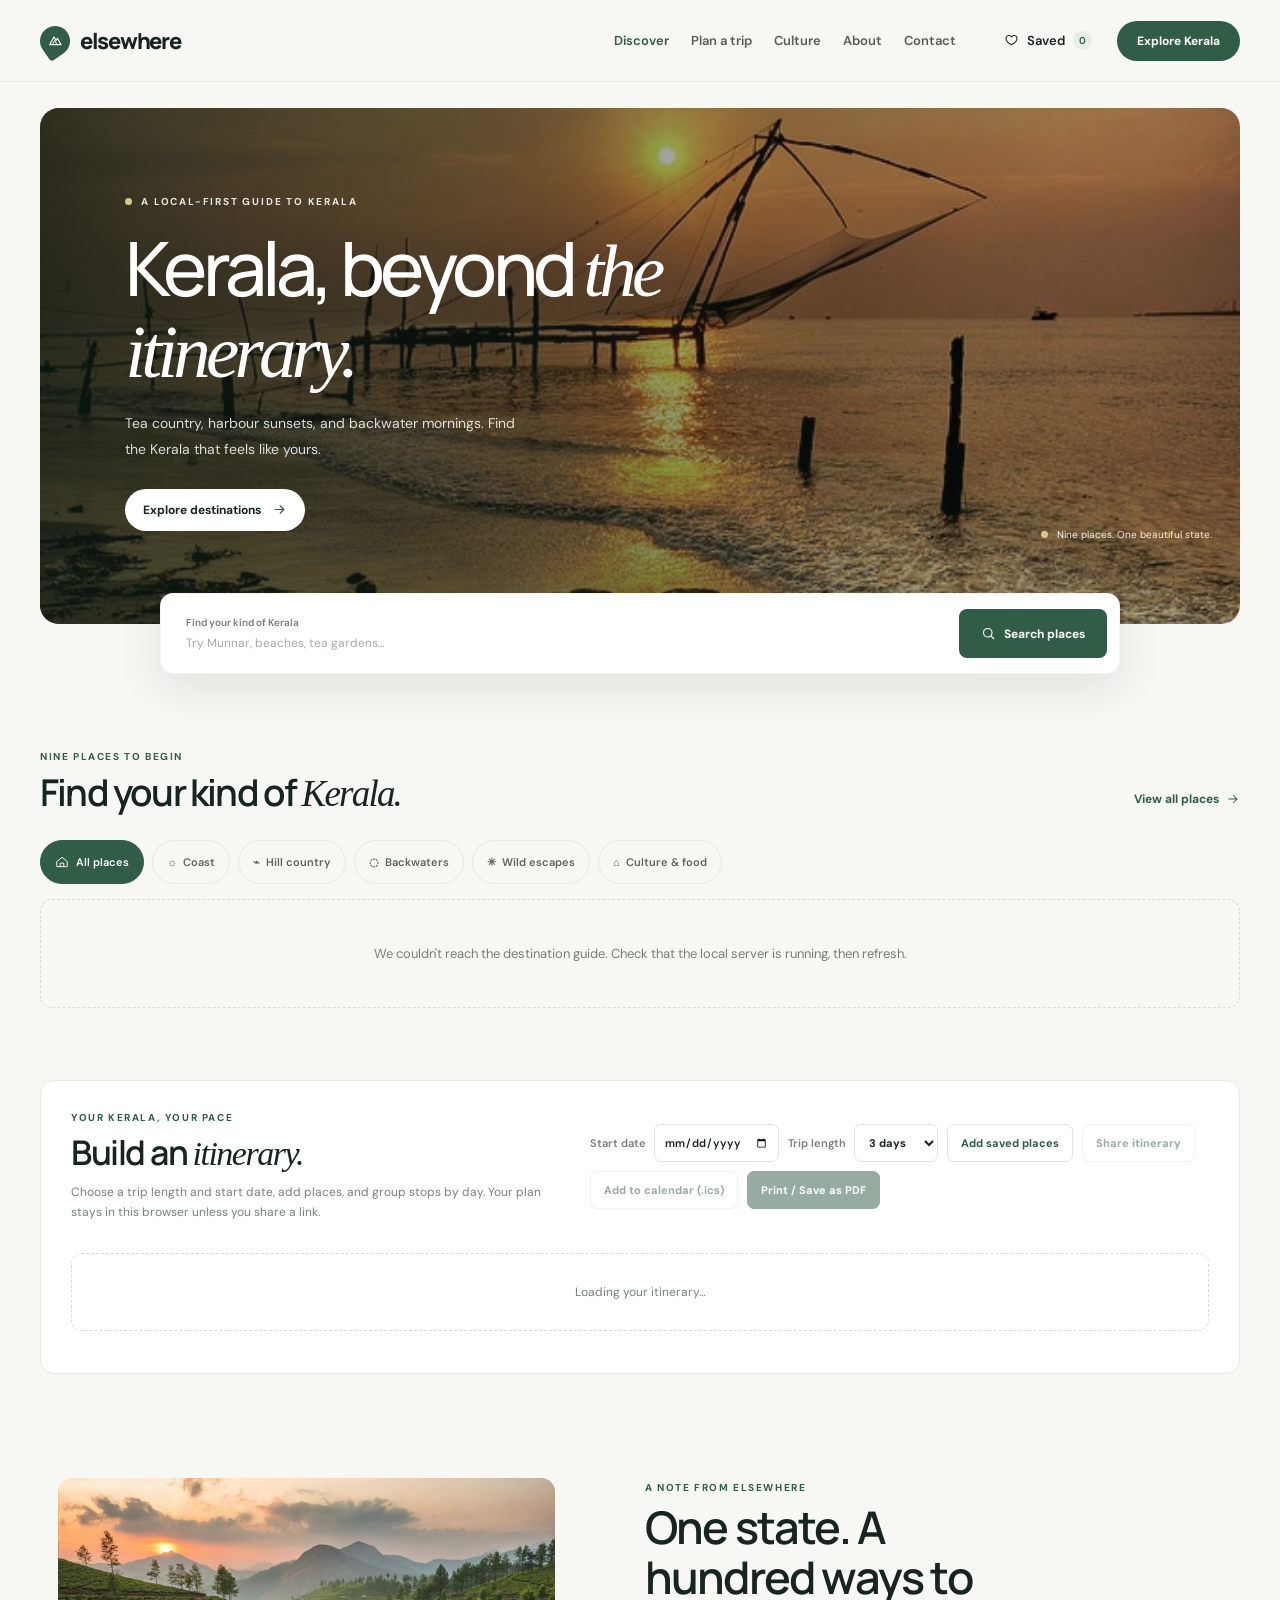
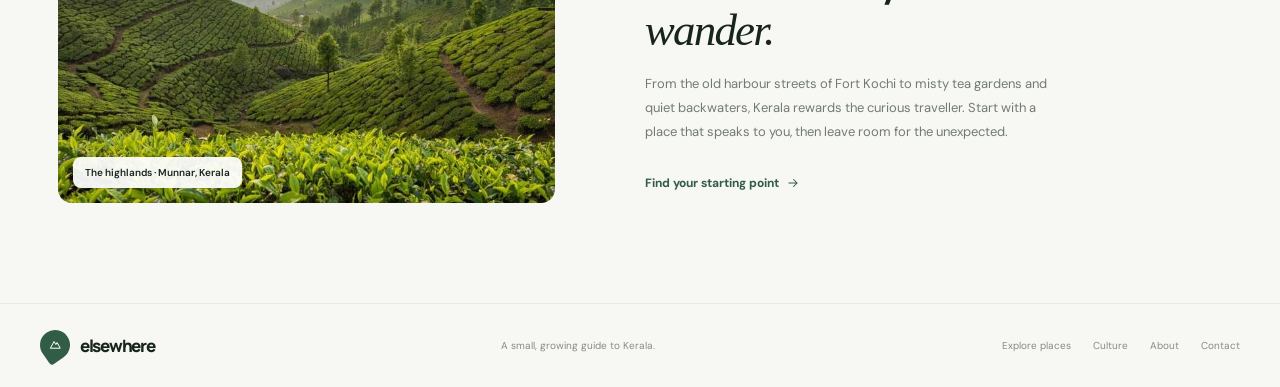
==== commit 03013666: "Add culture and destination pages Co-authored-by: Copilot <223556219+Copilot@users.noreply.github.co" ====
--- a/index.html
+++ b/index.html
@@ -4,11 +4,12 @@
   <meta charset="UTF-8">
   <meta name="viewport" content="width=device-width, initial-scale=1.0">
   <meta name="theme-color" content="#f7f7f3">
-  <meta name="description" content="Discover Kerala with Elsewhere: find local inspiration for Fort Kochi, Munnar, Alappuzha, Wayanad, Thekkady and Kozhikode.">
+  <meta name="description" content="Discover Kerala with Elsewhere: explore nine destination guides, plan a trip, and learn about Kerala's living culture.">
   <title>Elsewhere — Discover Kerala</title>
   <link rel="preconnect" href="https://fonts.googleapis.com">
   <link rel="preconnect" href="https://fonts.gstatic.com" crossorigin>
   <link href="https://fonts.googleapis.com/css2?family=DM+Sans:wght@400;500;600;700&family=Manrope:wght@400;500;600;700;800&display=swap" rel="stylesheet">
+  <link rel="stylesheet" href="/navigation.css">
   <style>
     :root {
       color-scheme: light;
@@ -31,24 +32,6 @@
     button { color: inherit; }
     a { color: inherit; text-decoration: none; }
     :focus-visible { outline: 3px solid #98620b; outline-offset: 3px; }
-    .skip-link { position: absolute; z-index: 20; top: 8px; left: 8px; padding: 12px 16px; transform: translateY(-160%); border-radius: 7px; background: #fff; color: var(--ink); font-size: 13px; font-weight: 700; box-shadow: 0 4px 16px #17251e33; }
-    .skip-link:focus { transform: translateY(0); }
-    .shell { width: min(1320px, calc(100% - 80px)); margin: 0 auto; }
-
-    .topbar { height: 82px; display: flex; align-items: center; border-bottom: 1px solid rgba(23,37,30,.08); }
-    .nav { display: flex; align-items: center; justify-content: space-between; gap: 32px; }
-    .brand { display: inline-flex; align-items: center; gap: 10px; font: 800 22px var(--display); letter-spacing: -1.3px; }
-    .brand-mark { width: 30px; height: 30px; display: grid; place-items: center; color: #fff; background: var(--green); border-radius: 50% 50% 50% 12%; transform: rotate(-35deg); }
-    .brand-mark svg { transform: rotate(35deg); }
-    .nav-links { display: flex; align-items: center; gap: 36px; margin-left: auto; margin-right: 20px; color: #545e57; font-size: 13px; font-weight: 600; }
-    .nav-links a:hover, .nav-links a[aria-current="page"] { color: var(--green); }
-    .nav-actions { display: flex; align-items: center; gap: 13px; }
-    .saved-link { min-height: 44px; display: inline-flex; gap: 8px; align-items: center; padding: 10px 12px; font-size: 13px; font-weight: 600; }
-    .saved-count { min-width: 19px; height: 19px; display: grid; place-items: center; padding: 0 5px; border-radius: 20px; background: #e8ede7; color: var(--green); font-size: 10px; }
-    .sign-in { border: 0; border-radius: 99px; background: var(--green); padding: 12px 20px; color: white; font-size: 12px; font-weight: 700; cursor: pointer; transition: background .2s, transform .2s; }
-    .sign-in:hover { background: var(--green-dark); transform: translateY(-1px); }
-    .menu-toggle { width: 44px; height: 44px; display: none; place-items: center; border: 0; background: transparent; padding: 8px; cursor: pointer; }
-
     .hero { position: relative; min-height: 516px; display: flex; align-items: center; overflow: hidden; margin-top: 26px; border-radius: 19px; background: #566b5d url("images/kochin.jpg") center 54% / cover; color: #fff; }
     .hero::before { position: absolute; inset: 0; content: ""; background: linear-gradient(90deg, rgba(12,28,20,.74) 0%, rgba(14,30,23,.47) 43%, rgba(14,30,23,.03) 100%), linear-gradient(0deg, rgba(14,30,23,.2), transparent 60%); }
     .hero-content { position: relative; z-index: 1; width: min(660px, 100%); padding: 56px 0 62px 7.1%; }
@@ -103,8 +86,8 @@
     .save-button:hover { transform: scale(1.07); }
     .save-button.saved { color: #b65349; }
     .save-button.saved svg { fill: currentColor; }
-    .card-info { flex: 1; display: flex; flex-direction: column; padding: 15px 15px 12px; border: 1px solid var(--line); border-top: 0; border-radius: 0 0 12px 12px; background: #fff; }
-    .card-location-line { display: flex; align-items: center; justify-content: space-between; gap: 10px; }
+    .card-info { min-width: 0; flex: 1; display: flex; flex-direction: column; padding: 15px 15px 12px; border: 1px solid var(--line); border-top: 0; border-radius: 0 0 12px 12px; background: #fff; }
+    .card-location-line { min-width: 0; display: flex; flex-wrap: wrap; align-items: center; justify-content: space-between; gap: 4px 10px; }
     .card-location { margin: 0; font: 700 14px var(--display); letter-spacing: -.3px; }
     .card-rating { display: flex; align-items: center; gap: 4px; font-size: 10px; font-weight: 700; }
     .card-rating svg { color: #c89d4c; }
@@ -113,7 +96,7 @@
     .card-price strong { color: var(--ink); font-size: 12px; }
     .card-price span { color: #8b928c; }
     .card-actions { display: flex; flex-direction: column; align-items: stretch; gap: 4px; margin-top: auto; padding-top: 9px; border-top: 1px solid var(--line); }
-    .card-category { color: #768078; font-size: 10px; }
+    .card-category { min-width: 0; color: #768078; font-size: 10px; overflow-wrap: anywhere; }
     .explore-button { min-height: 44px; display: inline-flex; align-items: center; gap: 6px; padding: 4px 0; border: 0; background: transparent; color: var(--green); font-size: 11px; font-weight: 700; cursor: pointer; }
     .explore-button:hover { color: var(--green-dark); }
     .card-action-links { display: flex; align-items: center; justify-content: space-between; flex-wrap: wrap; gap: 2px 8px; }
@@ -200,8 +183,6 @@
     .toast.show { opacity: 1; transform: translateY(0); }
 
     @media (max-width: 900px) {
-      .shell { width: min(100% - 48px, 720px); }
-      .nav-links { gap: 20px; margin-right: 3px; }
       .hero { min-height: 460px; }
       .destination-grid { grid-template-columns: repeat(2, minmax(0, 1fr)); gap: 24px 16px; }
       .card-image-wrap { aspect-ratio: 1 / 1; }
@@ -212,20 +193,6 @@
       .trip-planner { padding: 24px; }
     }
     @media (max-width: 640px) {
-      .shell { width: calc(100% - 36px); }
-      .topbar { height: 68px; }
-      .brand { font-size: 20px; }
-      .brand-mark { width: 27px; height: 27px; }
-      .nav { gap: 10px; }
-      .nav-actions { margin-left: auto; gap: 4px; }
-      .saved-link { gap: 5px; padding: 8px 6px; font-size: 11px; }
-      .sign-in { padding: 10px 13px; font-size: 11px; }
-      .nav-actions .sign-in { display: none; }
-      .nav-links { position: absolute; z-index: 5; top: 60px; right: 18px; left: 18px; display: none; align-items: stretch; flex-direction: column; gap: 0; margin: 0; padding: 8px 17px; border: 1px solid var(--line); border-radius: 12px; background: white; box-shadow: 0 12px 26px #17251e14; }
-      .nav-links.open { display: flex; }
-      .nav-links a { padding: 13px 0; border-bottom: 1px solid #f0f1ec; }
-      .nav-links a:last-child { border: 0; }
-      .menu-toggle { display: grid; }
       .hero { min-height: 470px; margin-top: 15px; border-radius: 14px; background-position: 58% center; }
       .hero::before { background: linear-gradient(90deg, rgba(12,28,20,.71), rgba(14,30,23,.19)), linear-gradient(0deg, rgba(14,30,23,.32), transparent 75%); }
       .hero-content { padding: 40px 25px; }
@@ -303,16 +270,18 @@
   <a class="skip-link" href="#main-content">Skip to content</a>
   <header class="topbar">
     <nav class="nav shell" aria-label="Main navigation">
-      <a class="brand" href="#" aria-label="Elsewhere home">
+      <a class="brand" href="/" aria-label="Elsewhere home">
         <span class="brand-mark" aria-hidden="true">
           <svg width="16" height="16" viewBox="0 0 24 24" fill="none"><path d="M4 17.5 10.4 6l3.1 5.3 2.1-3.5L21 17.5H4Z" stroke="currentColor" stroke-width="1.7" stroke-linejoin="round"/><path d="m8.1 17.5 3.4-6.1 3.6 6.1" stroke="currentColor" stroke-width="1.5" stroke-linejoin="round"/></svg>
         </span>
         elsewhere
       </a>
       <div class="nav-links" id="nav-links">
-        <a href="#destinations" aria-current="page">Discover</a>
-        <a href="#trip-planner">Plan a trip</a>
-        <a href="#editorial">The Kerala guide</a>
+        <a href="/#destinations" aria-current="page">Discover</a>
+        <a href="/#trip-planner">Plan a trip</a>
+        <a href="/culture.html">Culture</a>
+        <a href="/about.html">About</a>
+        <a href="/contact.html">Contact</a>
       </div>
       <div class="nav-actions">
         <a class="saved-link" id="saved-link" href="#destinations" aria-label="Saved destinations">
@@ -339,7 +308,7 @@
       </div>
       <div class="hero-note">
         <span class="eyebrow-dot" aria-hidden="true"></span>
-        <span>Six places. One beautiful state.</span>
+        <span>Nine places. One beautiful state.</span>
       </div>
     </section>
 
@@ -359,7 +328,7 @@
     <section class="main-content shell" id="destinations" tabindex="-1" aria-labelledby="destinations-heading">
       <div class="section-heading">
         <div>
-          <p class="kicker">Six places to begin</p>
+          <p class="kicker">Nine places to begin</p>
           <h2 id="destinations-heading">Find your kind of <em>Kerala.</em></h2>
         </div>
         <a class="view-link" href="#destinations" id="view-all">View all places
@@ -428,11 +397,11 @@
 
   <footer>
     <div class="footer-inner shell">
-      <a class="brand" href="#" aria-label="Elsewhere home">
+      <a class="brand" href="/" aria-label="Elsewhere home">
         <span class="brand-mark" aria-hidden="true"><svg width="14" height="14" viewBox="0 0 24 24" fill="none"><path d="M4 17.5 10.4 6l3.1 5.3 2.1-3.5L21 17.5H4Z" stroke="currentColor" stroke-width="1.7" stroke-linejoin="round"/></svg></span> elsewhere
       </a>
       <span>A small, growing guide to Kerala.</span>
-      <div class="footer-links"><a href="#destinations">Explore places</a><a href="#editorial">About this guide</a></div>
+      <div class="footer-links"><a href="/#destinations">Explore places</a><a href="/culture.html">Culture</a><a href="/about.html">About</a><a href="/contact.html">Contact</a></div>
     </div>
   </footer>
   <dialog class="place-dialog" id="place-dialog" aria-labelledby="dialog-title">
@@ -1254,39 +1223,6 @@
         refreshDestinations();
       });
 
-      const menuToggle = document.getElementById("menu-toggle");
-      const navLinks = document.getElementById("nav-links");
-
-      function closeMobileMenu(returnFocus = false) {
-        navLinks.classList.remove("open");
-        menuToggle.setAttribute("aria-expanded", "false");
-        menuToggle.setAttribute("aria-label", "Open navigation menu");
-        if (returnFocus) menuToggle.focus();
-      }
-
-      menuToggle.addEventListener("click", (event) => {
-        const button = event.currentTarget;
-        const isOpen = button.getAttribute("aria-expanded") === "true";
-        button.setAttribute("aria-expanded", String(!isOpen));
-        button.setAttribute("aria-label", isOpen ? "Open navigation menu" : "Close navigation menu");
-        navLinks.classList.toggle("open", !isOpen);
-        if (!isOpen) navLinks.querySelector("a").focus();
-      });
-
-      navLinks.querySelectorAll("a").forEach((link) => {
-        link.addEventListener("click", () => {
-          closeMobileMenu();
-          const target = document.getElementById(link.hash.slice(1));
-          if (target) target.focus({ preventScroll: true });
-        });
-      });
-
-      document.addEventListener("keydown", (event) => {
-        if (event.key !== "Escape") return;
-        if (navLinks.classList.contains("open")) {
-          closeMobileMenu(true);
-        }
-      });
 
       document.getElementById("dialog-close").addEventListener("click", () => {
         document.getElementById("place-dialog").close();
@@ -1300,5 +1236,6 @@
       refreshDestinations();
     })();
   </script>
+  <script src="/navigation.js"></script>
 </body>
 </html>
--- a/navigation.css
+++ b/navigation.css
@@ -0,0 +1,43 @@
+.shell { width: min(1320px, calc(100% - 80px)); margin: 0 auto; }
+.skip-link { position: absolute; z-index: 20; top: 8px; left: 8px; padding: 12px 16px; transform: translateY(-160%); border-radius: 7px; background: #fff; color: var(--ink); font-size: 13px; font-weight: 700; box-shadow: 0 4px 16px #17251e33; }
+.skip-link:focus { transform: translateY(0); }
+.topbar { position: relative; z-index: 5; height: 82px; display: flex; align-items: center; border-bottom: 1px solid rgba(23,37,30,.08); }
+.nav { display: flex; align-items: center; justify-content: space-between; gap: 24px; }
+.brand { display: inline-flex; align-items: center; gap: 10px; font: 800 22px var(--display); letter-spacing: -1.3px; }
+.brand-mark { width: 30px; height: 30px; display: grid; place-items: center; color: #fff; background: var(--green); border-radius: 50% 50% 50% 12%; transform: rotate(-35deg); }
+.brand-mark svg { transform: rotate(35deg); }
+.nav-links { display: flex; align-items: center; gap: 22px; margin-left: auto; margin-right: 12px; color: #545e57; font-size: 13px; font-weight: 600; }
+.nav-links a:hover, .nav-links a[aria-current="page"] { color: var(--green); }
+.nav-actions { display: flex; align-items: center; gap: 13px; }
+.saved-link { min-height: 44px; display: inline-flex; gap: 8px; align-items: center; padding: 10px 12px; font-size: 13px; font-weight: 600; }
+.saved-count { min-width: 19px; height: 19px; display: grid; place-items: center; padding: 0 5px; border-radius: 20px; background: #e8ede7; color: var(--green); font-size: 10px; }
+.sign-in { display: inline-flex; align-items: center; border: 0; border-radius: 99px; background: var(--green); padding: 12px 20px; color: white; font-size: 12px; font-weight: 700; cursor: pointer; transition: background .2s, transform .2s; }
+.sign-in:hover { background: var(--green-dark); transform: translateY(-1px); }
+.menu-toggle { width: 44px; height: 44px; display: none; place-items: center; border: 0; background: transparent; padding: 8px; cursor: pointer; }
+
+@media (max-width: 900px) {
+  .shell { width: min(100% - 48px, 720px); }
+}
+
+@media (max-width: 860px) {
+  .nav { gap: 10px; }
+  .nav-actions { margin-left: auto; gap: 4px; }
+  .nav-actions .sign-in { display: none; }
+  .nav-links { position: absolute; z-index: 5; top: calc(100% + 5px); right: 18px; left: 18px; display: none; align-items: stretch; flex-direction: column; gap: 0; margin: 0; padding: 8px 17px; border: 1px solid var(--line); border-radius: 12px; background: white; box-shadow: 0 12px 26px #17251e14; }
+  .nav-links.open { display: flex; }
+  .nav-links a { padding: 13px 0; border-bottom: 1px solid #f0f1ec; }
+  .nav-links a:last-child { border: 0; }
+  .menu-toggle { display: grid; }
+}
+
+@media (max-width: 640px) {
+  .shell { width: calc(100% - 36px); }
+  .topbar { height: 68px; }
+  .brand { font-size: 20px; }
+  .brand-mark { width: 27px; height: 27px; }
+  .saved-link { gap: 5px; padding: 8px 6px; font-size: 11px; }
+}
+
+@media (prefers-reduced-motion: reduce) {
+  html { scroll-behavior: auto !important; }
+}
